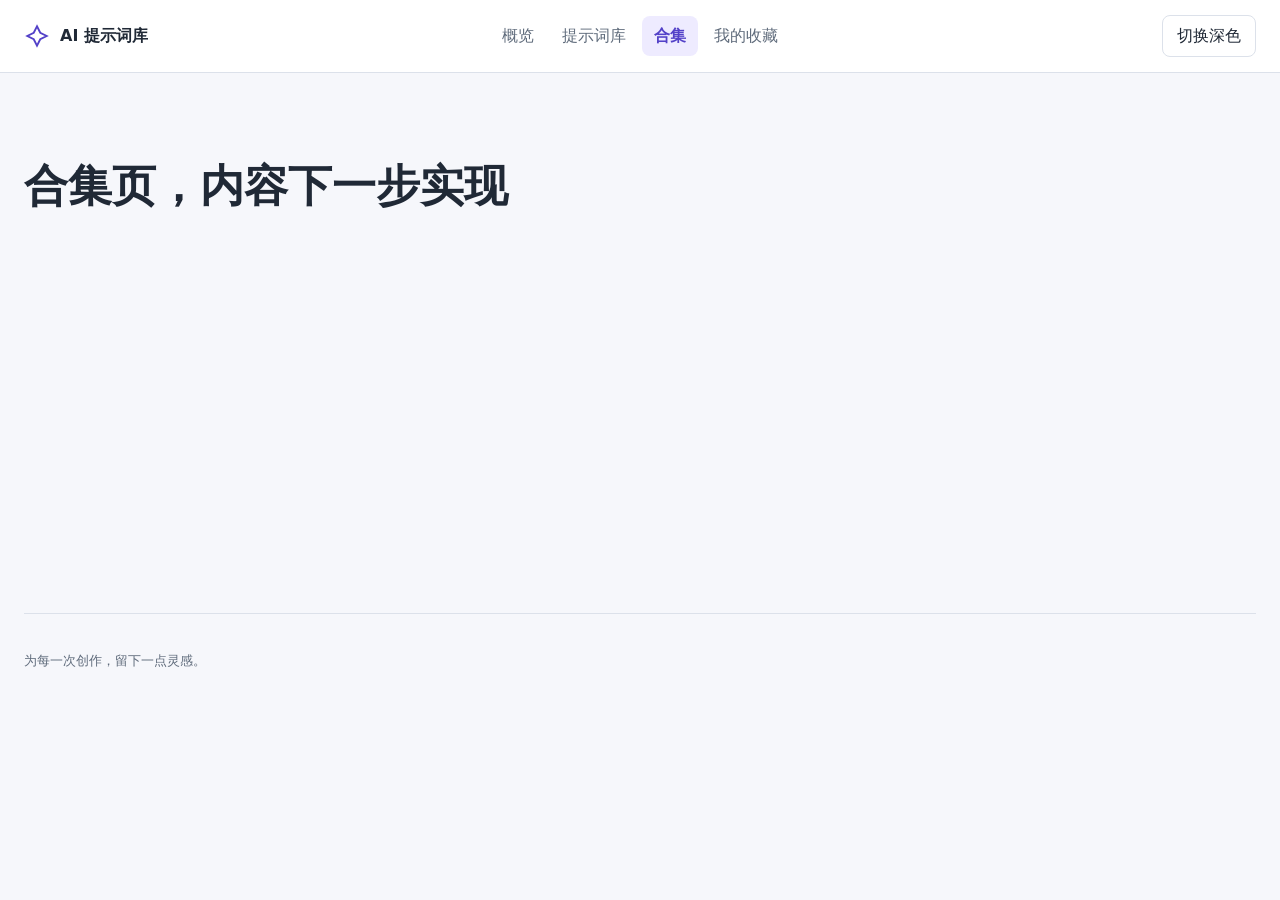
==== collections.html @ fc183b1b "Add files via upload" ====
<!DOCTYPE html>
<html lang="zh-CN" data-theme="light">
<head>
  <meta charset="UTF-8">
  <meta name="viewport" content="width=device-width, initial-scale=1.0">
  <meta name="description" content="收集图片与视频创作灵感的 AI 提示词库">
  <title>合集｜AI 提示词库</title>
  <link rel="stylesheet" href="css/styles.css">
  <script src="js/config.js" defer></script>
  <script src="js/data.js" defer></script>
  <script src="js/store.js" defer></script>
  <script src="js/favorites.js" defer></script>
  <script src="js/nav.js" defer></script>
</head>
<body>
  <header id="site-header" class="site-nav"></header>

  <main class="container page-placeholder">
    <h1>合集页，内容下一步实现</h1>
  </main>

  <footer class="container site-footer">
    <p>为每一次创作，留下一点灵感。</p>
  </footer>
  <noscript>请启用 JavaScript 以使用导航与主题切换。</noscript>
</body>
</html>
---- css/styles.css ----
:root {
  color-scheme: light;
  --bg: #f6f7fb;
  --bg-elevated: #ffffff;
  --border: #dce1ea;
  --text: #202936;
  --text-muted: #606c7c;
  --accent: #5341c8;
  --card-hover: #eeebff;
  --error: #b91c1c;
}

[data-theme="dark"] {
  color-scheme: dark;
  --bg: #13161d;
  --bg-elevated: #1c222d;
  --border: #364153;
  --text: #edf0f7;
  --text-muted: #acb6c7;
  --accent: #b1a4ff;
  --card-hover: #2c2844;
  --error: #fca5a5;
}

* { box-sizing: border-box; }
body {
  margin: 0;
  background: var(--bg);
  color: var(--text);
  font-family: system-ui, -apple-system, "Segoe UI", "Microsoft YaHei", sans-serif;
  line-height: 1.6;
}
button, input { font: inherit; }
button { cursor: pointer; }
a { color: inherit; text-decoration: none; }
[hidden] { display: none !important; }
.sr-only { position: absolute; width: 1px; height: 1px; padding: 0; margin: -1px; overflow: hidden; clip: rect(0, 0, 0, 0); white-space: nowrap; border: 0; }
:focus-visible { outline: 3px solid var(--accent); outline-offset: 3px; }
.container { width: min(1280px, calc(100% - 48px)); margin-inline: auto; }
.site-header { display: grid; gap: 16px; padding-block: 24px; }
.site-header-row { display: flex; align-items: center; justify-content: space-between; gap: 16px; min-width: 0; }
.site-header-row > .button { flex: 0 0 auto; }
.site-header-search { width: min(100%, 720px); justify-self: end; }
.brand { display: inline-flex; align-items: center; gap: 10px; font-weight: 700; }
.brand svg { width: 26px; height: 26px; fill: none; stroke: var(--accent); stroke-width: 1.7; }
.intro { padding-block: 40px 28px; }
.eyebrow { color: var(--accent); font-size: 13px; letter-spacing: 0.14em; }
h1 { margin: 12px 0; font-size: clamp(28px, 4vw, 44px); line-height: 1.3; }
h2 { margin: 0; font-size: 20px; }
.muted { color: var(--text-muted); }
.filter-panel { padding: 24px; background: var(--bg-elevated); border: 1px solid var(--border); border-radius: 16px; }
.search-label { display: block; margin-bottom: 8px; font-weight: 600; }
input[type="search"] { width: 100%; padding: 12px 16px; border: 1px solid var(--border); border-radius: 10px; color: var(--text); background: var(--bg); font-size: 16px; }
/* 自定义清空按钮，预留右侧空间并隐藏浏览器自带的重复按钮。 */
.search-field { position: relative; }
.search-field input { padding-right: 56px; }
.search-field input::-webkit-search-cancel-button { -webkit-appearance: none; appearance: none; }
.search-clear { position: absolute; right: 6px; top: 50%; transform: translateY(-50%); display: grid; place-items: center; width: 40px; height: 40px; padding: 0; border: 0; border-radius: 8px; color: var(--text-muted); background: transparent; }
.search-clear:hover { color: var(--accent); background: var(--card-hover); }
.search-clear svg { width: 18px; height: 18px; fill: none; stroke: currentColor; stroke-width: 2; stroke-linecap: round; }
.filter-row { display: grid; grid-template-columns: 48px minmax(0, 1fr); align-items: start; gap: 8px; min-width: 0; margin-block: 16px; }
.filter-label { flex: 0 0 48px; color: var(--text-muted); font-size: 14px; }
.filter-options { min-width: 0; }
.filter-scroll { display: flex; flex-wrap: wrap; align-items: center; gap: 8px; min-width: 0; }
.button, .filter-button { border: 1px solid var(--border); border-radius: 8px; color: var(--text); background: var(--bg-elevated); padding: 7px 14px; }
.button:hover, .filter-button:hover { background: var(--card-hover); border-color: var(--accent); }
.filter-button[aria-pressed="true"] { color: var(--accent); border-color: var(--accent); background: var(--card-hover); }
.color-option { display: inline-flex; align-items: center; gap: 6px; font-size: 12px; }
.color-swatch { width: 16px; height: 16px; flex-shrink: 0; border: 1px solid var(--border); border-radius: 50%; }
/* 面板占满颜色行；色块用外圈描边，不改变尺寸。 */
.color-panel { grid-column: 1 / -1; min-width: 0; width: 100%; padding: 20px; margin-top: 8px; border: 1px solid var(--border); border-radius: 12px; background: var(--bg); }
.color-panel h3 { margin: 0; font-size: 16px; }
.color-panel p { margin-block: 8px 16px; font-size: 14px; }
.color-presets { display: grid; grid-template-columns: repeat(12, 24px); gap: 14px; padding: 4px; margin-block: 16px; }
.color-preset { display: block; width: 24px; height: 24px; padding: 0; border: 0; border-radius: 6px; background: transparent; box-shadow: 0 0 0 1px var(--border); }
.color-preset svg, .color-preview svg { display: block; width: 24px; height: 24px; border-radius: 6px; }
.color-preset[aria-pressed="true"] { outline: 2px solid var(--accent); outline-offset: 3px; }
.color-preset:focus-visible { outline: 2px solid var(--text); outline-offset: 5px; }
.color-inputs { display: flex; align-items: center; flex-wrap: wrap; gap: 10px; }
.color-inputs input[type="color"] { width: 48px; height: 40px; padding: 2px; border: 1px solid var(--border); border-radius: 6px; background: var(--bg-elevated); cursor: pointer; }
.color-inputs input[type="text"] { min-width: 0; width: 200px; max-width: 100%; padding: 8px 10px; border: 1px solid var(--border); border-radius: 6px; color: var(--text); background: var(--bg-elevated); font-size: 16px; }
.color-inputs input[aria-invalid="true"] { border-color: var(--error); }
.color-preview { display: flex; align-items: center; gap: 10px; margin-block: 16px; }
.color-preview svg { box-shadow: 0 0 0 1px var(--border); }
.color-error { color: var(--error); }
.color-panel-actions { display: flex; gap: 10px; }
.color-panel-actions button:disabled { opacity: 0.5; cursor: not-allowed; }
.results { padding-top: 28px; }
.results-heading { display: flex; align-items: center; justify-content: space-between; gap: 16px; margin-bottom: 16px; }
.cards-grid { display: grid; grid-template-columns: repeat(4, minmax(0, 1fr)); gap: 20px; }
.card { min-width: 0; overflow: hidden; background: var(--bg-elevated); border: 1px solid var(--border); border-radius: 14px; transition: border-color 160ms, box-shadow 160ms; }
.card:hover { border-color: var(--accent); box-shadow: 0 8px 24px var(--card-hover); }
.card-color-muted { opacity: 0.3; pointer-events: none; }
/* 封面比例固定；以后替换真实图片时保持裁切，避免卡片高度跳动。 */
.card-cover { position: relative; aspect-ratio: 4 / 3; overflow: hidden; background: var(--card-hover); }
.card-cover img { display: block; width: 100%; height: 100%; object-fit: cover; }
.favorite-button { position: absolute; top: 10px; right: 10px; z-index: 1; display: grid; place-items: center; width: 44px; height: 44px; min-width: 44px; min-height: 44px; padding: 0; border: 1px solid var(--border); border-radius: 8px; color: var(--text); background: var(--bg-elevated); box-shadow: 0 3px 12px rgb(0 0 0 / 16%); }
.favorite-button:hover { color: var(--accent); background: var(--card-hover); border-color: var(--accent); }
.favorite-button[aria-pressed="true"] { color: var(--accent); }
.favorite-button:focus-visible { outline: 3px solid var(--accent); outline-offset: 3px; }
.favorite-button svg { width: 20px; height: 20px; }
.favorite-button-feedback { animation: favorite-feedback 260ms ease-out; }
.cover-label { position: absolute; left: 12px; bottom: 12px; padding: 3px 9px; border: 1px solid var(--border); border-radius: 6px; background: var(--bg-elevated); color: var(--text-muted); font-size: 12px; }
.card-body { padding: 16px; }
.card-meta { display: flex; flex-wrap: wrap; gap: 8px; color: var(--text-muted); font-size: 12px; }
.card h3 { margin: 8px 0; font-size: 17px; overflow-wrap: anywhere; }
.card-description { color: var(--text-muted); font-size: 14px; display: -webkit-box; -webkit-line-clamp: 3; -webkit-box-orient: vertical; overflow: hidden; }
.tags { display: flex; flex-wrap: wrap; gap: 6px; margin-top: 14px; }
.tag { padding: 2px 8px; border-radius: 5px; background: var(--bg); color: var(--text-muted); font-size: 12px; }
.load-more-wrap { display: flex; flex-direction: column; align-items: center; justify-content: center; gap: 10px; margin-block: 28px; }
.load-more-wrap .button:disabled { cursor: wait; opacity: 0.7; }
.load-end { margin: 0; color: var(--text-muted); font-size: 14px; }
.empty-state { grid-column: 1 / -1; padding: 64px 20px; text-align: center; color: var(--text-muted); border: 1px dashed var(--border); border-radius: 14px; }
.error-message { padding: 12px; border: 1px solid var(--border); border-radius: 8px; }
.site-footer { padding-block: 24px; color: var(--text-muted); font-size: 13px; border-top: 1px solid var(--border); }
.skeleton { pointer-events: none; }
.skeleton-block { background: var(--border); animation: pulse 1.2s ease-in-out infinite alternate; }
.skeleton .card-body { min-height: 196px; }
.skeleton-line { height: 14px; margin-bottom: 12px; border-radius: 4px; }
.skeleton-meta { width: 48%; height: 12px; }
.skeleton-title { width: 84%; height: 17px; }
.skeleton-title-short { width: 62%; height: 17px; }
.skeleton-description { width: 100%; }
.skeleton-description-short { width: 72%; }
.skeleton-tags { display: flex; gap: 6px; margin-top: 14px; }
.skeleton-tag { display: block; width: 48px; height: 20px; border-radius: 5px; }
@keyframes pulse { from { opacity: 0.4; } to { opacity: 0.85; } }
@keyframes favorite-feedback { 0% { transform: scale(1); } 45% { transform: scale(1.13); color: var(--accent); } 100% { transform: scale(1); } }

/* 详情弹窗：背景锁滚动，弹窗自身可滚动。 */
body.modal-open { overflow: hidden; overscroll-behavior: none; }
.card[role="button"] { cursor: pointer; }
.modal-overlay { position: fixed; inset: 0; z-index: 1000; display: flex; align-items: flex-start; justify-content: center; overflow: hidden; overscroll-behavior: contain; padding: 32px 20px; background: rgb(0 0 0 / 60%); animation: modal-overlay-in 150ms ease both; }
.modal-content { position: relative; flex: 0 1 1120px; min-width: 0; max-height: calc(100vh - 64px); max-height: calc(100dvh - 64px); margin-block: auto; overflow-y: auto; overscroll-behavior: contain; -webkit-overflow-scrolling: touch; border: 1px solid var(--border); border-radius: 18px; background: var(--bg-elevated); box-shadow: 0 20px 80px rgb(0 0 0 / 30%); animation: modal-content-in 200ms ease both; }
.modal-close { position: absolute; top: 12px; right: 12px; z-index: 1; display: grid; place-items: center; width: 40px; height: 40px; padding: 0; border: 1px solid var(--border); border-radius: 10px; background: var(--bg-elevated); color: var(--text); }
.modal-close:hover { background: var(--card-hover); }
.modal-close svg { width: 20px; height: 20px; fill: none; stroke: currentColor; stroke-width: 2; stroke-linecap: round; }
.modal-layout { display: grid; grid-template-columns: minmax(0, 1fr) minmax(0, 1fr); }
.modal-media { min-width: 0; display: flex; align-items: center; justify-content: center; padding: 24px; border-radius: 18px 0 0 18px; background: var(--bg); }
.modal-media img, .modal-media video { display: block; width: 100%; max-height: 75vh; object-fit: contain; border-radius: 10px; }
.modal-media-status { padding: 32px 12px; color: var(--text-muted); text-align: center; }
.modal-text { min-width: 0; padding: 64px 28px 28px; }
.modal-text h2 { margin: 0 0 10px; font-size: 25px; overflow-wrap: anywhere; display: -webkit-box; -webkit-box-orient: vertical; -webkit-line-clamp: 2; overflow: hidden; }
.modal-meta { color: var(--text-muted); font-size: 13px; overflow-wrap: anywhere; }
.modal-tags { display: flex; flex-wrap: wrap; gap: 8px; margin-block: 16px 24px; }
.modal-prompt { margin-block: 24px; }
.modal-prompt h3 { margin: 0 0 10px; font-size: 15px; }
.modal-prompt-text { margin: 0; line-height: 1.9; white-space: pre-wrap; overflow-wrap: anywhere; user-select: text; }
.modal-prompt-en { font-family: ui-monospace, Consolas, "Microsoft YaHei", monospace; font-size: 14px; }
.modal-actions { display: flex; flex-wrap: wrap; gap: 10px; margin-top: 24px; }
.modal-copy-primary { color: var(--accent); border-color: var(--accent); background: var(--card-hover); font-weight: 600; }
.modal-actions button:disabled { opacity: 0.5; cursor: not-allowed; }
.modal-copy-status { min-height: 1.6em; margin-bottom: 0; color: var(--text-muted); font-size: 14px; }
.modal-copy-error { color: var(--error); }
.modal-copy-fallback { position: fixed; top: 0; left: -9999px; width: 1px; height: 1px; padding: 0; border: 0; opacity: 0; font-size: 16px; }
.modal-closing { animation: modal-overlay-out 150ms ease 50ms both; }
.modal-closing .modal-content { animation: modal-content-out 200ms ease both; }
@keyframes modal-overlay-in { from { opacity: 0; } to { opacity: 1; } }
@keyframes modal-overlay-out { from { opacity: 1; } to { opacity: 0; } }
@keyframes modal-content-in { from { opacity: 0; transform: translateY(20px); } to { opacity: 1; transform: translateY(0); } }
@keyframes modal-content-out { from { opacity: 1; transform: translateY(0); } to { opacity: 0; transform: translateY(20px); } }

/* 4 → 3 → 2 → 1 列，与三个指定断点对应。 */
@media (max-width: 1100px) {
  .cards-grid { grid-template-columns: repeat(3, minmax(0, 1fr)); }
}
@media (max-width: 760px) {
  /* 760px 与现有两列断点一致：窄屏横滑筛选，宽屏继续多行换行。 */
  .site-header { padding-block: 16px; }
  .modal-overlay { padding: 16px 10px; }
  .modal-content { max-height: calc(100vh - 32px); max-height: calc(100dvh - 32px); }
  .modal-layout { grid-template-columns: 1fr; }
  .modal-media { padding: 60px 18px 18px; border-radius: 18px 18px 0 0; }
  .modal-media img, .modal-media video { max-height: 50vh; }
  .modal-text { padding: 24px 18px; }
  .color-presets { grid-template-columns: repeat(6, 24px); }
  .cards-grid { grid-template-columns: repeat(2, minmax(0, 1fr)); }
  .filter-panel { padding: 18px; }
  .filter-row { align-items: center; }
  .filter-scroll { position: relative; flex-wrap: nowrap; overflow-x: auto; overflow-y: hidden; scrollbar-width: none; scroll-snap-type: x proximity; scroll-padding-inline: 12px; padding: 4px 30px 4px 4px; }
  .filter-scroll::-webkit-scrollbar { display: none; }
  .filter-options { position: relative; }
  .filter-options.has-overflow::after { content: ""; position: absolute; top: 0; right: 0; bottom: 0; width: 30px; pointer-events: none; background: linear-gradient(90deg, rgb(255 255 255 / 0%), var(--bg-elevated)); }
  [data-theme="dark"] .filter-options.has-overflow::after { background: linear-gradient(90deg, rgb(28 34 45 / 0%), var(--bg-elevated)); }
  .filter-scroll > .filter-button { flex: 0 0 auto; min-height: 40px; padding-block: 10px; scroll-snap-align: start; font-size: 14px; }
  .color-option { font-size: 14px; }
  .load-more-wrap .button { width: 100%; min-height: 40px; }
  .modal-actions { flex-direction: column; }
  .modal-actions .button { width: 100%; min-height: 40px; }
}
@media (max-width: 480px) {
  .color-panel { padding: 12px; }
  .color-presets { gap: 12px; }
  .cards-grid { grid-template-columns: 1fr; }
  .container { width: calc(100% - 28px); }
  .intro { padding-top: 20px; }
  .filter-label { flex: 0 0 48px; }
  .card-cover { aspect-ratio: 16 / 9; }
  .results-heading { align-items: flex-start; }
}
@media (prefers-reduced-motion: reduce) {
  *, *::before, *::after { animation: none !important; transition: none !important; }
}

/* 四个页面共用的顶部导航。 */
.site-nav {
  position: sticky;
  top: 0;
  z-index: 900;
  border-bottom: 1px solid var(--border);
  background: var(--bg-elevated);
}
.site-nav-main {
  display: grid;
  grid-template-columns: minmax(0, 1fr) auto minmax(0, 1fr);
  align-items: center;
  gap: 24px;
  min-height: 72px;
}
.site-nav-brand {
  display: inline-flex;
  align-items: center;
  gap: 10px;
  min-width: 0;
  width: fit-content;
  font-weight: 700;
}
.site-nav-brand svg {
  width: 26px;
  height: 26px;
  flex: 0 0 auto;
  fill: none;
  stroke: var(--accent);
  stroke-width: 1.7;
}
.site-nav-brand span {
  overflow: hidden;
  text-overflow: ellipsis;
  white-space: nowrap;
}
.site-nav-links {
  display: flex;
  align-items: center;
  justify-content: center;
  gap: 4px;
  min-width: 0;
}
.site-nav-link {
  display: inline-flex;
  align-items: center;
  justify-content: center;
  gap: 6px;
  min-height: 40px;
  padding: 7px 12px;
  border-radius: 8px;
  color: var(--text-muted);
  white-space: nowrap;
}
.site-nav-link:hover {
  color: var(--text);
  background: var(--card-hover);
}
.site-nav-link[aria-current="page"] {
  color: var(--accent);
  background: var(--card-hover);
  font-weight: 600;
}
.site-nav-actions { justify-self: end; }
.nav-favorite-count {
  display: inline-grid;
  place-items: center;
  min-width: 20px;
  height: 20px;
  padding-inline: 5px;
  border-radius: 999px;
  color: var(--bg-elevated);
  background: var(--accent);
  font-size: 12px;
  line-height: 1;
}
.library-search { padding-block: 20px 0; }
.library-search .site-header-search { margin-left: auto; }
.page-placeholder { min-height: 60vh; padding-block: 72px; }

@media (max-width: 760px) {
  .site-nav-main {
    grid-template-columns: minmax(0, 1fr) auto;
    gap: 10px 16px;
    padding-block: 12px;
  }
  .site-nav-brand { grid-column: 1; grid-row: 1; }
  .site-nav-actions { grid-column: 2; grid-row: 1; }
  .site-nav-links {
    grid-column: 1 / -1;
    grid-row: 2;
    justify-content: flex-start;
    overflow-x: auto;
    scrollbar-width: none;
    scroll-snap-type: x proximity;
    scroll-padding-inline: 4px;
  }
  .site-nav-links::-webkit-scrollbar { display: none; }
  .site-nav-link {
    flex: 1 0 auto;
    min-height: 44px;
    scroll-snap-align: start;
  }
  .library-search { padding-top: 16px; }
  .library-search .site-header-search { width: 100%; }
}
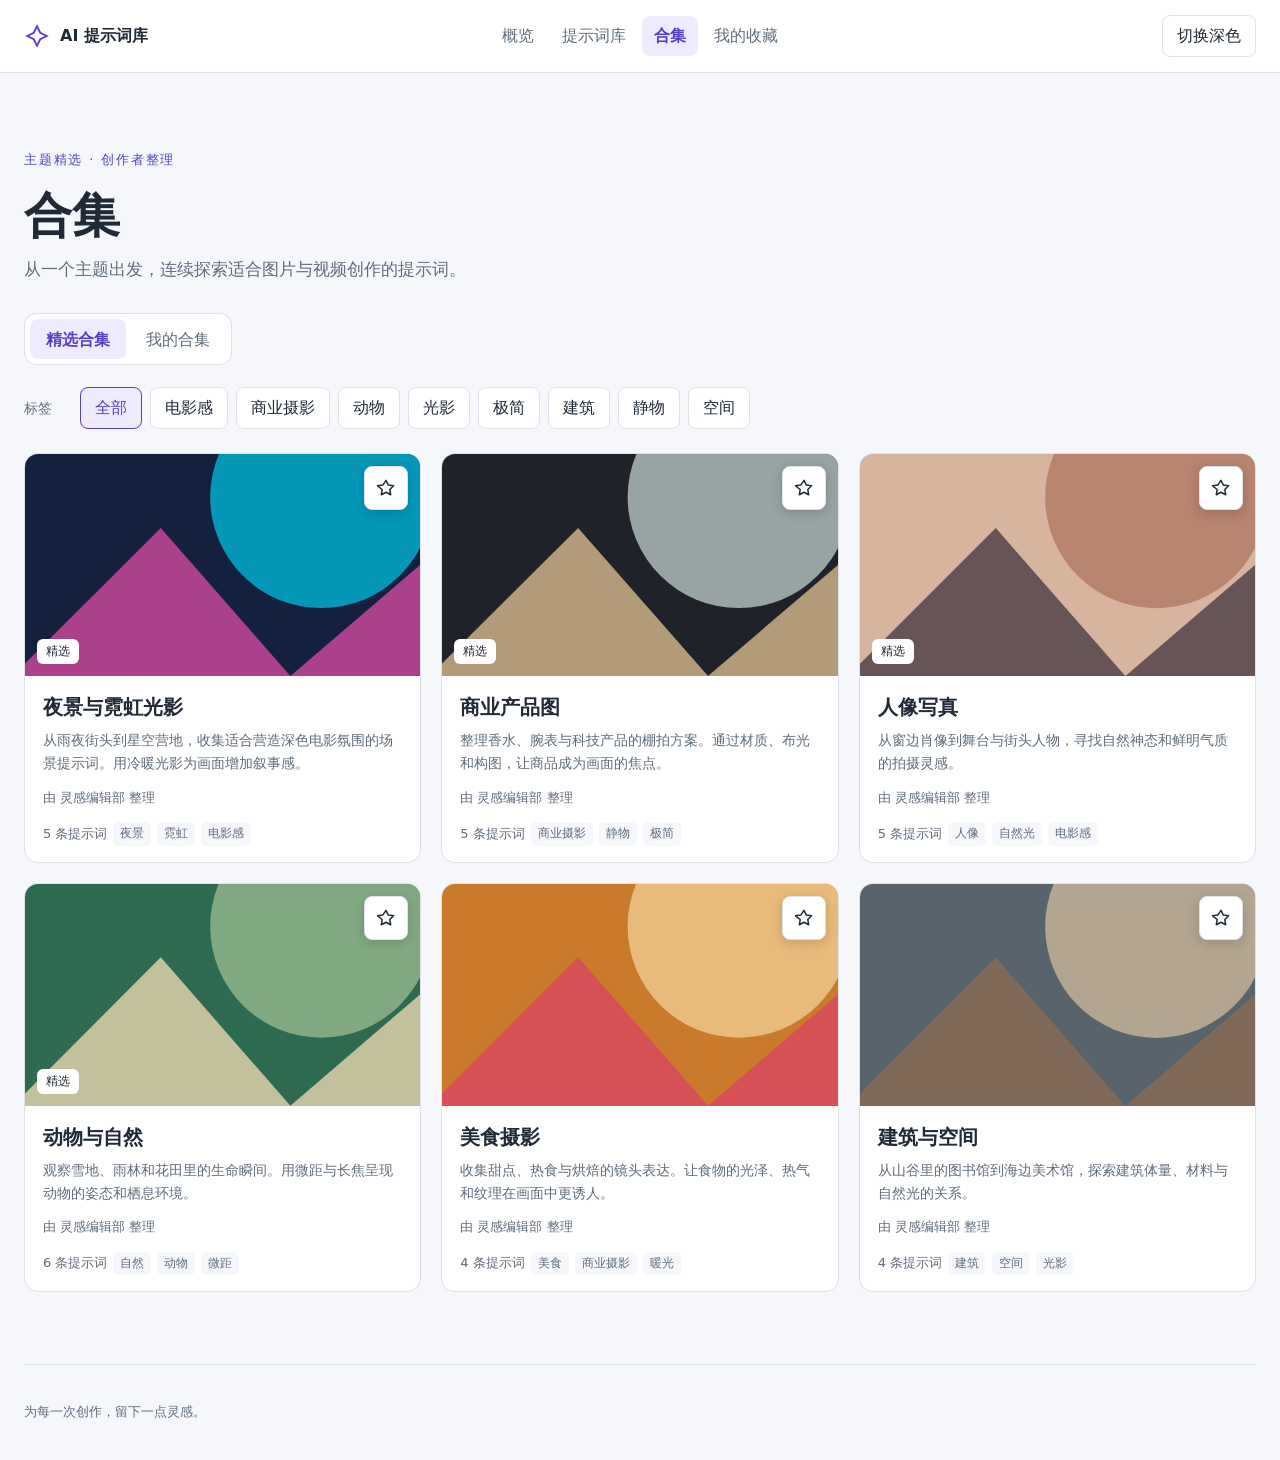
==== commit 59028317: "Add files via upload" ====
--- a/collections.html
+++ b/collections.html
@@ -9,19 +9,61 @@
   <script src="js/config.js" defer></script>
   <script src="js/data.js" defer></script>
   <script src="js/store.js" defer></script>
+  <script src="js/cover.js" defer></script>
   <script src="js/favorites.js" defer></script>
+  <script src="js/collections-data.js" defer></script>
+  <script src="js/collections.js" defer></script>
   <script src="js/nav.js" defer></script>
 </head>
 <body>
   <header id="site-header" class="site-nav"></header>
 
-  <main class="container page-placeholder">
-    <h1>合集页，内容下一步实现</h1>
+  <main class="container collections-page">
+    <section id="collection-list-view" aria-labelledby="collections-title">
+      <div class="collections-hero">
+        <p class="eyebrow">主题精选 · 创作者整理</p>
+        <h1 id="collections-title" tabindex="-1">合集</h1>
+        <p class="muted">从一个主题出发，连续探索适合图片与视频创作的提示词。</p>
+      </div>
+
+      <div id="collection-tabs" class="collection-tabs" role="group" aria-label="合集视图">
+        <button class="collection-tab" type="button" data-collection-tab="featured" aria-pressed="true">精选合集</button>
+        <button class="collection-tab" type="button" data-collection-tab="mine" aria-pressed="false">我的合集</button>
+      </div>
+
+      <div class="collection-filter-row" role="group" aria-label="合集标签筛选">
+        <span class="collection-filter-label">标签</span>
+        <div class="collection-filter-options">
+          <div id="collection-tag-filters" class="collection-filter-scroll"></div>
+        </div>
+      </div>
+
+      <p id="collection-load-error" class="error-message" role="alert" hidden></p>
+      <div id="collection-grid" class="collection-grid" aria-busy="true"></div>
+      <p id="collection-empty" class="empty-state" role="status" hidden></p>
+    </section>
+
+    <section id="collection-detail-view" aria-labelledby="collection-detail-title" hidden>
+      <button id="collection-back" class="button collection-back" type="button">← 返回合集</button>
+      <div class="collection-detail-heading">
+        <div>
+          <p class="eyebrow">主题合集</p>
+          <h1 id="collection-detail-title" tabindex="-1"></h1>
+          <p id="collection-detail-description" class="muted"></p>
+          <p id="collection-detail-meta" class="collection-detail-meta"></p>
+        </div>
+        <div class="collection-save-area">
+          <button id="collection-save-all" class="button" type="button">全部收藏</button>
+          <p id="collection-save-status" class="sr-only" role="status" aria-live="polite"></p>
+        </div>
+      </div>
+      <div id="collection-items-grid" class="cards-grid collection-items-grid"></div>
+    </section>
   </main>
 
   <footer class="container site-footer">
     <p>为每一次创作，留下一点灵感。</p>
   </footer>
-  <noscript>请启用 JavaScript 以使用导航与主题切换。</noscript>
+  <noscript>请启用 JavaScript 以查看与收藏合集。</noscript>
 </body>
 </html>
--- a/css/styles.css
+++ b/css/styles.css
@@ -308,3 +308,314 @@
   .library-search { padding-top: 16px; }
   .library-search .site-header-search { width: 100%; }
 }
+
+/* 概览首页：沿用全站颜色变量，内容区独立于提示词库筛选页。 */
+.home-hero {
+  padding-block: 82px 72px;
+  text-align: center;
+}
+.home-hero h1 {
+  margin: 12px 0 16px;
+  font-size: clamp(32px, 5vw, 52px);
+}
+.home-subtitle { margin: 0 auto 28px; max-width: 680px; font-size: 17px; }
+.home-search {
+  display: flex;
+  gap: 10px;
+  width: min(100%, 760px);
+  margin-inline: auto;
+  padding: 8px;
+  border: 1px solid var(--border);
+  border-radius: 14px;
+  background: var(--bg-elevated);
+}
+.home-search input[type="search"] {
+  min-width: 0;
+  flex: 1;
+  border: 0;
+  background: transparent;
+}
+.home-search .button {
+  min-width: 92px;
+  color: var(--bg-elevated);
+  border-color: var(--accent);
+  background: var(--accent);
+}
+.home-search .button:hover { filter: brightness(1.08); }
+.home-quick-tags {
+  display: flex;
+  align-items: center;
+  justify-content: center;
+  flex-wrap: wrap;
+  gap: 10px;
+  margin-top: 18px;
+}
+.home-quick-label { color: var(--text-muted); font-size: 14px; }
+.home-quick-list { display: flex; align-items: center; justify-content: center; flex-wrap: wrap; gap: 8px; }
+.home-quick-tag {
+  padding: 4px 10px;
+  border-radius: 999px;
+  color: var(--accent);
+  background: var(--card-hover);
+  font-size: 14px;
+}
+.home-quick-tag:hover { text-decoration: underline; }
+.home-section { padding-block: 28px 42px; }
+.home-section-heading {
+  display: flex;
+  align-items: center;
+  justify-content: space-between;
+  gap: 16px;
+  margin-bottom: 20px;
+}
+.home-section-heading h2 { font-size: clamp(22px, 3vw, 28px); }
+.home-see-all { flex: 0 0 auto; color: var(--accent); font-weight: 600; }
+.home-see-all:hover { text-decoration: underline; }
+.home-category-tabs {
+  display: flex;
+  flex-wrap: wrap;
+  gap: 6px;
+  width: fit-content;
+  max-width: 100%;
+  padding: 5px;
+  margin-bottom: 22px;
+  border: 1px solid var(--border);
+  border-radius: 12px;
+  background: var(--bg-elevated);
+}
+.home-category-button {
+  min-height: 40px;
+  padding: 7px 16px;
+  border: 0;
+  border-radius: 8px;
+  color: var(--text-muted);
+  background: transparent;
+  white-space: nowrap;
+}
+.home-category-button:hover { color: var(--text); background: var(--card-hover); }
+.home-category-button[aria-pressed="true"] {
+  color: var(--accent);
+  background: var(--card-hover);
+  font-weight: 600;
+}
+.home-grid { display: grid; grid-template-columns: repeat(4, minmax(0, 1fr)); gap: 20px; }
+.home-card {
+  display: block;
+  min-width: 0;
+  overflow: hidden;
+  border: 1px solid var(--border);
+  border-radius: 14px;
+  background: var(--bg-elevated);
+  transition: transform 160ms ease, border-color 160ms ease;
+}
+.home-card:hover { transform: translateY(-3px); border-color: var(--accent); }
+.home-card-cover { position: relative; aspect-ratio: 4 / 3; overflow: hidden; background: var(--card-hover); }
+.home-card-cover img { display: block; width: 100%; height: 100%; object-fit: cover; }
+.home-card-type {
+  position: absolute;
+  left: 12px;
+  bottom: 12px;
+  padding: 3px 9px;
+  border-radius: 6px;
+  color: var(--text);
+  background: var(--bg-elevated);
+  font-size: 12px;
+}
+.home-card h3 { margin: 0; padding: 14px 16px 16px; font-size: 17px; line-height: 1.5; }
+.home-browse-list { display: grid; grid-template-columns: repeat(3, minmax(0, 1fr)); gap: 14px; }
+.home-browse-card {
+  display: flex;
+  align-items: center;
+  justify-content: space-between;
+  gap: 12px;
+  min-width: 0;
+  min-height: 76px;
+  padding: 18px 20px;
+  border: 1px solid var(--border);
+  border-radius: 12px;
+  background: var(--bg-elevated);
+}
+.home-browse-card:hover { border-color: var(--accent); background: var(--card-hover); }
+.home-browse-card strong { font-size: 17px; }
+.home-browse-card span { flex: 0 0 auto; color: var(--text-muted); font-size: 14px; }
+.home-about { max-width: 880px; padding-block: 54px 84px; text-align: center; }
+.home-about h2 { font-size: clamp(22px, 3vw, 28px); }
+.home-about p { color: var(--text-muted); }
+
+@media (max-width: 1100px) {
+  .home-grid { grid-template-columns: repeat(3, minmax(0, 1fr)); }
+}
+@media (max-width: 760px) {
+  .home-hero { padding-block: 58px 48px; }
+  .home-subtitle { font-size: 15px; }
+  .home-grid { grid-template-columns: repeat(2, minmax(0, 1fr)); }
+  .home-category-tabs {
+    flex-wrap: nowrap;
+    overflow-x: auto;
+    scrollbar-width: none;
+    scroll-snap-type: x proximity;
+    scroll-padding-inline: 5px;
+  }
+  .home-category-tabs::-webkit-scrollbar,
+  .home-browse-list::-webkit-scrollbar { display: none; }
+  .home-category-button { flex: 0 0 auto; scroll-snap-align: start; }
+  .home-browse-list {
+    display: flex;
+    overflow-x: auto;
+    scrollbar-width: none;
+    scroll-snap-type: x proximity;
+    scroll-padding-inline: 2px;
+  }
+  .home-browse-card { flex: 0 0 210px; scroll-snap-align: start; }
+}
+@media (max-width: 480px) {
+  .home-hero { padding-block: 42px 34px; }
+  .home-search .button { min-width: 72px; padding-inline: 10px; }
+  .home-grid { grid-template-columns: 1fr; }
+}
+
+/* 合集页：沿用卡片、按钮和筛选视觉，但用描述与主题色区分合集卡片。 */
+.collections-page { padding-block: 40px 72px; }
+.collections-hero { max-width: 720px; padding-block: 24px 30px; }
+.collections-hero h1 { margin: 10px 0; font-size: clamp(32px, 5vw, 48px); }
+.collections-hero p:last-child { margin: 0; font-size: 17px; }
+.collection-tabs {
+  display: inline-flex;
+  gap: 4px;
+  padding: 5px;
+  margin-bottom: 22px;
+  border: 1px solid var(--border);
+  border-radius: 12px;
+  background: var(--bg-elevated);
+}
+.collection-tab {
+  min-height: 40px;
+  padding: 7px 16px;
+  border: 0;
+  border-radius: 8px;
+  color: var(--text-muted);
+  background: transparent;
+  white-space: nowrap;
+}
+.collection-tab:hover { color: var(--text); background: var(--card-hover); }
+.collection-tab[aria-pressed="true"] { color: var(--accent); background: var(--card-hover); font-weight: 600; }
+.collection-filter-row {
+  display: grid;
+  grid-template-columns: 48px minmax(0, 1fr);
+  align-items: center;
+  gap: 8px;
+  margin-bottom: 24px;
+}
+.collection-filter-label { color: var(--text-muted); font-size: 14px; }
+.collection-filter-options { position: relative; min-width: 0; }
+.collection-filter-scroll {
+  display: flex;
+  flex-wrap: wrap;
+  gap: 8px;
+  min-width: 0;
+}
+.collection-filter-scroll .filter-button { min-height: 40px; }
+.collection-grid { display: grid; grid-template-columns: repeat(3, minmax(0, 1fr)); gap: 20px; }
+.collection-card {
+  position: relative;
+  min-width: 0;
+  overflow: hidden;
+  border: 1px solid var(--border);
+  border-radius: 14px;
+  background: var(--bg-elevated);
+  transition: transform 160ms ease, border-color 160ms ease;
+}
+.collection-card:hover { transform: translateY(-3px); border-color: var(--accent); }
+.collection-card-link { display: block; min-width: 0; }
+.collection-card-cover { position: relative; aspect-ratio: 16 / 9; overflow: hidden; background: var(--card-hover); }
+.collection-cover-image { display: block; width: 100%; height: 100%; object-fit: cover; }
+.collection-featured-label {
+  position: absolute;
+  left: 12px;
+  bottom: 12px;
+  padding: 3px 9px;
+  border-radius: 6px;
+  color: var(--text);
+  background: var(--bg-elevated);
+  font-size: 12px;
+}
+.collection-card-body { padding: 18px 18px 16px; }
+.collection-card-title { margin: 0 48px 8px 0; font-size: 20px; line-height: 1.35; }
+.collection-card-description {
+  display: -webkit-box;
+  margin: 0;
+  color: var(--text-muted);
+  font-size: 14px;
+  line-height: 1.65;
+  -webkit-box-orient: vertical;
+  -webkit-line-clamp: 2;
+  overflow: hidden;
+}
+.collection-author { margin: 12px 0 0; color: var(--text-muted); font-size: 13px; }
+.collection-card-meta { display: flex; align-items: center; flex-wrap: wrap; gap: 6px; margin-top: 14px; }
+.collection-item-count { color: var(--text-muted); font-size: 13px; }
+.collection-tag { padding: 2px 7px; border-radius: 5px; color: var(--text-muted); background: var(--bg); font-size: 12px; }
+.collection-favorite-button { top: 12px; right: 12px; }
+.collection-detail-heading {
+  display: flex;
+  align-items: flex-start;
+  justify-content: space-between;
+  gap: 28px;
+  padding-block: 20px 34px;
+}
+.collection-back { margin-bottom: 10px; }
+.collection-detail-heading h1 { margin: 8px 0; font-size: clamp(28px, 4vw, 42px); }
+.collection-detail-meta { color: var(--text-muted); font-size: 14px; }
+.collection-save-area { flex: 0 0 auto; padding-top: 34px; }
+.collection-save-area .button { min-height: 44px; color: var(--accent); border-color: var(--accent); }
+.collection-save-area .button:disabled { opacity: .7; cursor: default; }
+.collection-items-grid { grid-template-columns: repeat(3, minmax(0, 1fr)); }
+.collection-item-card { position: relative; }
+.collection-item-link { display: block; }
+.collection-item-card .card-body { padding-bottom: 18px; }
+.collection-item-card .card-description { font-size: 13px; }
+.collection-item-type {
+  position: absolute;
+  left: 12px;
+  bottom: 12px;
+  padding: 3px 9px;
+  border-radius: 6px;
+  color: var(--text);
+  background: var(--bg-elevated);
+  font-size: 12px;
+}
+.collection-prompt-favorite { top: 10px; right: 10px; }
+
+@media (max-width: 1100px) {
+  .collection-grid, .collection-items-grid { grid-template-columns: repeat(2, minmax(0, 1fr)); }
+}
+@media (max-width: 760px) {
+  .collections-page { padding-top: 24px; }
+  .collection-filter-scroll {
+    flex-wrap: nowrap;
+    overflow-x: auto;
+    scrollbar-width: none;
+    scroll-snap-type: x proximity;
+    scroll-padding-inline: 8px;
+    padding: 3px 28px 3px 3px;
+  }
+  .collection-filter-scroll::-webkit-scrollbar { display: none; }
+  .collection-filter-options::after {
+    content: "";
+    position: absolute;
+    top: 0;
+    right: 0;
+    bottom: 0;
+    width: 28px;
+    pointer-events: none;
+    background: linear-gradient(90deg, rgb(255 255 255 / 0%), var(--bg));
+  }
+  [data-theme="dark"] .collection-filter-options::after {
+    background: linear-gradient(90deg, rgb(19 22 29 / 0%), var(--bg));
+  }
+  .collection-filter-scroll .filter-button { flex: 0 0 auto; scroll-snap-align: start; min-height: 40px; }
+  .collection-grid, .collection-items-grid { grid-template-columns: 1fr; }
+  .collection-detail-heading { display: block; }
+  .collection-save-area { padding-top: 0; }
+  .collection-save-area .button { width: 100%; }
+}
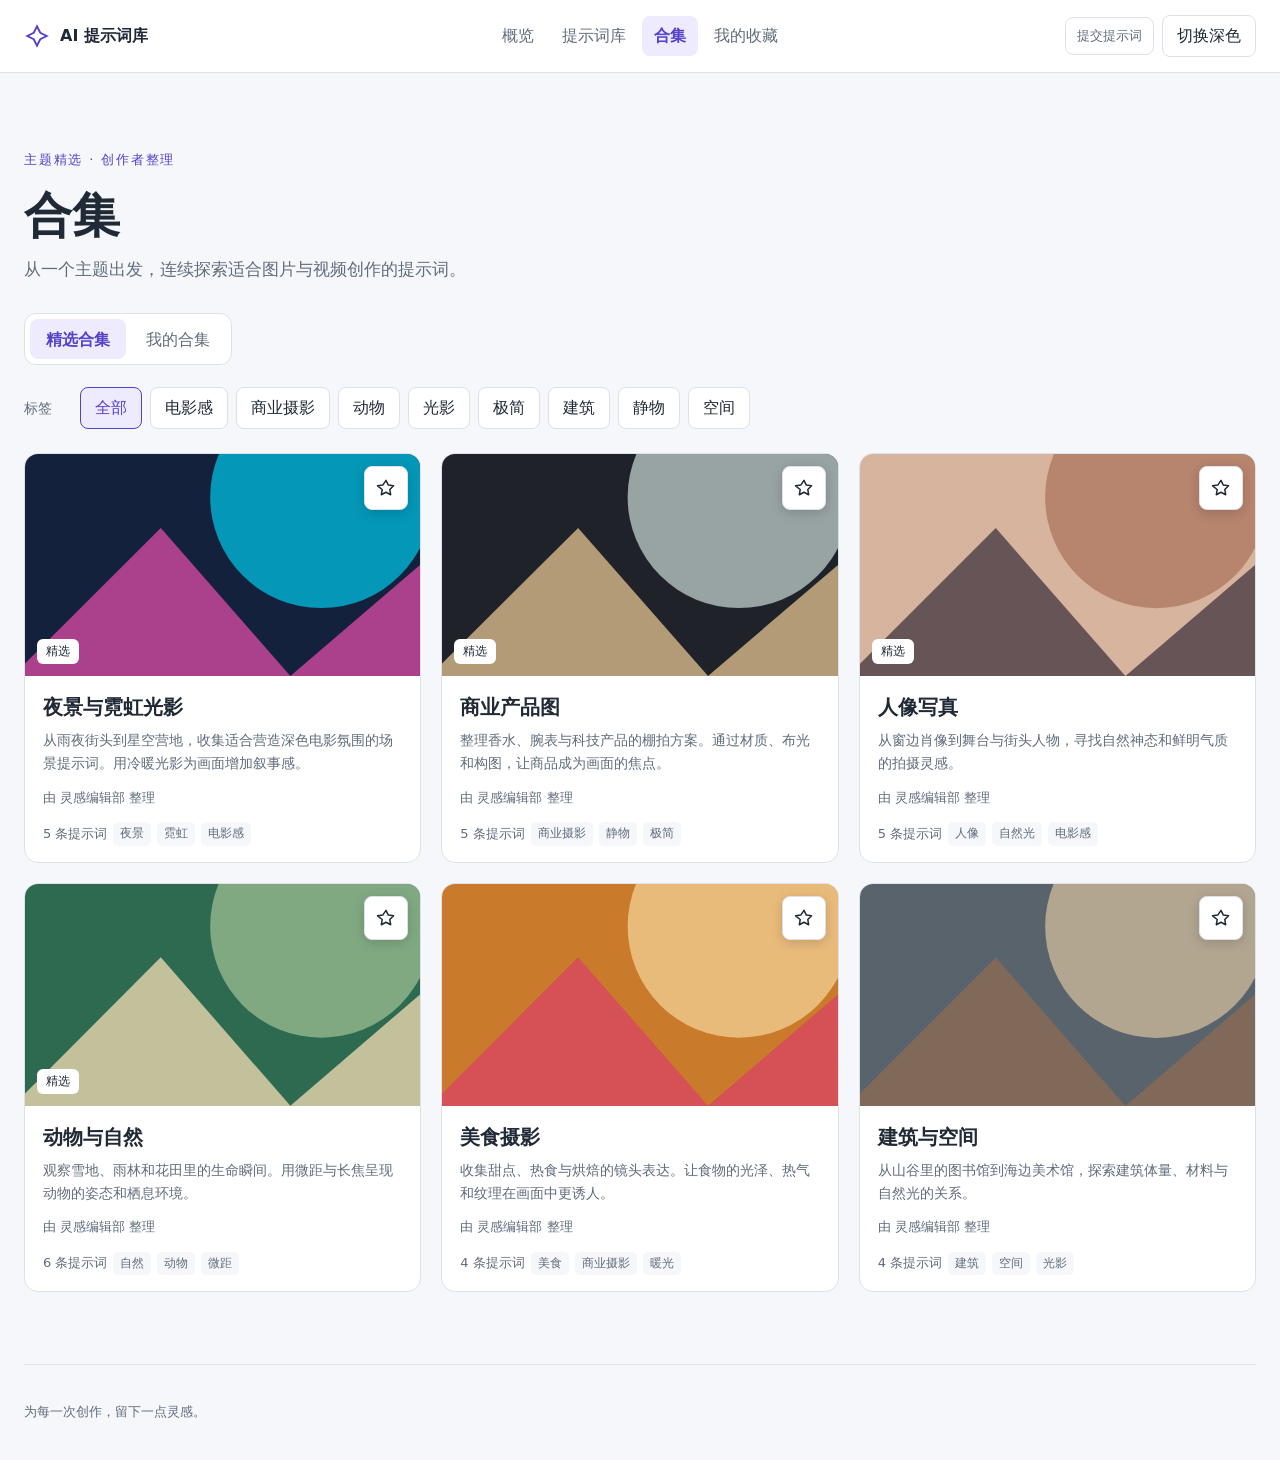
==== commit 33a9a12f: "Commit Commit" ====
--- a/collections.html
+++ b/collections.html
@@ -10,6 +10,7 @@
   <script src="js/data.js" defer></script>
   <script src="js/store.js" defer></script>
   <script src="js/cover.js" defer></script>
+  <script src="js/stats.js" defer></script>
   <script src="js/favorites.js" defer></script>
   <script src="js/collections-data.js" defer></script>
   <script src="js/collections.js" defer></script>
--- a/css/styles.css
+++ b/css/styles.css
@@ -188,6 +188,102 @@
   .modal-actions { flex-direction: column; }
   .modal-actions .button { width: 100%; min-height: 40px; }
 }
+
+/* 本机统计、精选标记与提交入口 */
+.featured-badge,
+.copy-count {
+  display: inline-flex;
+  align-items: center;
+  min-height: 20px;
+  padding: 2px 7px;
+  border-radius: 999px;
+  color: var(--accent);
+  background: var(--card-hover);
+  font-size: 11px;
+  line-height: 1.2;
+  white-space: nowrap;
+}
+.featured-badge { font-weight: 700; }
+.copy-count { color: var(--text-muted); }
+.results-counts { display: flex; align-items: baseline; gap: 12px; flex-wrap: wrap; }
+.results-counts p { margin: 0; }
+.stats-summary { color: var(--text-muted); font-size: 12px; }
+.site-nav-actions { display: inline-flex; align-items: center; gap: 8px; }
+.site-nav-submit { display: inline-flex; align-items: center; min-height: 38px; padding: 6px 11px; border: 1px solid var(--border); border-radius: 8px; color: var(--text-muted); background: transparent; font-size: 13px; white-space: nowrap; }
+.site-nav-submit:hover { color: var(--text); background: var(--card-hover); }
+.modal-copy-stat,
+.modal-submit-link,
+.submission-template-status { color: var(--text-muted); font-size: 12px; line-height: 1.5; }
+.modal-copy-stat { margin: 8px 0 0; }
+.modal-submit-link { display: inline-block; margin-top: 8px; }
+.submission-template-wrap { display: flex; align-items: center; gap: 12px; margin-top: 28px; }
+.submission-template-status { min-height: 1.5em; }
+.clipboard-fallback { position: fixed; left: -9999px; top: 0; width: 1px; height: 1px; opacity: 0; }
+.home-card-cover { position: relative; }
+.home-card-featured { position: absolute; left: 10px; top: 10px; padding: 3px 8px; border-radius: 999px; color: var(--accent); background: var(--bg-elevated); font-size: 11px; font-weight: 700; }
+.collection-item-card .card-meta { display: flex; align-items: center; flex-wrap: wrap; gap: 6px; margin-bottom: 8px; color: var(--text-muted); font-size: 12px; }
+
+@media (max-width: 760px) {
+  .site-nav-actions { gap: 5px; }
+  .site-nav-submit { min-height: 40px; padding-inline: 8px; }
+  .results-counts { display: block; }
+  .stats-summary { margin-top: 4px !important; }
+  .submission-template-wrap { align-items: stretch; flex-direction: column; }
+  .submission-template-wrap .button { width: 100%; }
+}
+
+/* 多收藏夹页 */
+.favorites-page { padding-block: 40px 72px; }
+.favorites-hero { max-width: 720px; padding-block: 20px 28px; }
+.favorites-hero h1 { margin: 10px 0; font-size: clamp(32px, 5vw, 48px); }
+.favorites-toolbar { display: flex; align-items: center; gap: 10px; flex-wrap: wrap; margin-bottom: 28px; }
+.favorites-toolbar label { color: var(--text-muted); font-size: 14px; }
+.favorites-toolbar input[type="search"] { flex: 1 1 280px; min-width: 180px; min-height: 42px; }
+.favorites-layout { display: grid; grid-template-columns: 220px minmax(0, 1fr); gap: 28px; align-items: start; }
+.favorites-sidebar { position: sticky; top: 96px; }
+.favorites-sidebar h2 { margin: 0 0 12px; font-size: 18px; }
+.favorites-folder-scroll { display: grid; gap: 5px; }
+.favorites-folder-row { display: flex; align-items: center; gap: 3px; min-width: 0; }
+.favorites-folder-button { display: flex; align-items: center; justify-content: space-between; gap: 8px; width: 100%; min-height: 42px; padding: 8px 10px; border: 1px solid transparent; border-radius: 9px; color: var(--text-muted); background: transparent; text-align: left; }
+.favorites-folder-button:hover { color: var(--text); background: var(--card-hover); }
+.favorites-folder-button[aria-pressed="true"] { color: var(--accent); border-color: var(--border); background: var(--card-hover); font-weight: 600; }
+.favorites-folder-name { min-width: 0; overflow: hidden; text-overflow: ellipsis; white-space: nowrap; }
+.favorites-folder-count { flex: 0 0 auto; font-size: 12px; color: var(--text-muted); }
+.favorites-folder-actions { display: inline-flex; flex: 0 0 auto; gap: 2px; }
+.folder-action { padding: 5px; border: 0; border-radius: 6px; color: var(--text-muted); background: transparent; font-size: 12px; }
+.folder-action:hover { color: var(--text); background: var(--card-hover); }
+.folder-action.danger:hover { color: #d14343; }
+.folder-rename-input { width: 100%; min-width: 0; min-height: 30px; padding: 4px 6px; border: 1px solid var(--accent); border-radius: 6px; color: var(--text); background: var(--bg-elevated); }
+.favorites-sidebar > .button { width: 100%; margin-top: 14px; }
+.favorites-content-heading { display: flex; align-items: baseline; justify-content: space-between; gap: 12px; margin-bottom: 16px; }
+.favorites-content-heading h2 { margin: 0; font-size: 24px; }
+.favorites-grid { min-height: 120px; }
+.favorites-card { position: relative; }
+.favorites-card-link { display: block; }
+.favorites-card .card-body { padding-bottom: 14px; }
+.favorites-card-actions { display: flex; flex-wrap: wrap; gap: 8px; position: relative; padding: 0 16px 14px; }
+.button-small { min-height: 34px; padding: 6px 10px; font-size: 13px; }
+.favorites-folder-picker { position: absolute; z-index: 10; left: 16px; top: 40px; display: grid; gap: 7px; min-width: 190px; padding: 12px; border: 1px solid var(--border); border-radius: 10px; background: var(--bg-elevated); box-shadow: 0 10px 28px rgb(0 0 0 / 16%); }
+.folder-picker-option { display: flex; align-items: center; gap: 8px; color: var(--text); font-size: 14px; }
+.favorites-note { margin: 0 16px 14px; padding: 9px 10px; border-left: 3px solid var(--accent); border-radius: 5px; color: var(--text-muted); background: var(--card-hover); font-size: 13px; line-height: 1.5; white-space: pre-wrap; }
+.favorites-note-input { display: block; width: calc(100% - 32px); margin: 0 16px 14px; min-height: 54px; resize: vertical; }
+
+@media (max-width: 760px) {
+  .favorites-page { padding-top: 24px; }
+  .favorites-toolbar { align-items: stretch; }
+  .favorites-toolbar label { width: 100%; }
+  .favorites-toolbar input[type="search"] { flex-basis: 100%; font-size: 16px; }
+  .favorites-toolbar .button { flex: 1 1 0; }
+  .favorites-layout { display: block; }
+  .favorites-sidebar { position: static; margin-bottom: 26px; }
+  .favorites-folder-scroll { display: flex; overflow-x: auto; gap: 8px; padding: 3px 2px 8px; scrollbar-width: none; scroll-snap-type: x proximity; }
+  .favorites-folder-scroll::-webkit-scrollbar { display: none; }
+  .favorites-folder-row, .favorites-folder-scroll > .favorites-folder-button { flex: 0 0 auto; scroll-snap-align: start; }
+  .favorites-folder-row .favorites-folder-button { width: auto; min-width: 150px; }
+  .favorites-folder-scroll > .favorites-folder-button { min-width: 130px; }
+  .favorites-sidebar > .button { width: auto; }
+  .favorites-folder-picker { left: 0; right: 0; min-width: 0; }
+}
 @media (max-width: 480px) {
   .color-panel { padding: 12px; }
   .color-presets { gap: 12px; }
